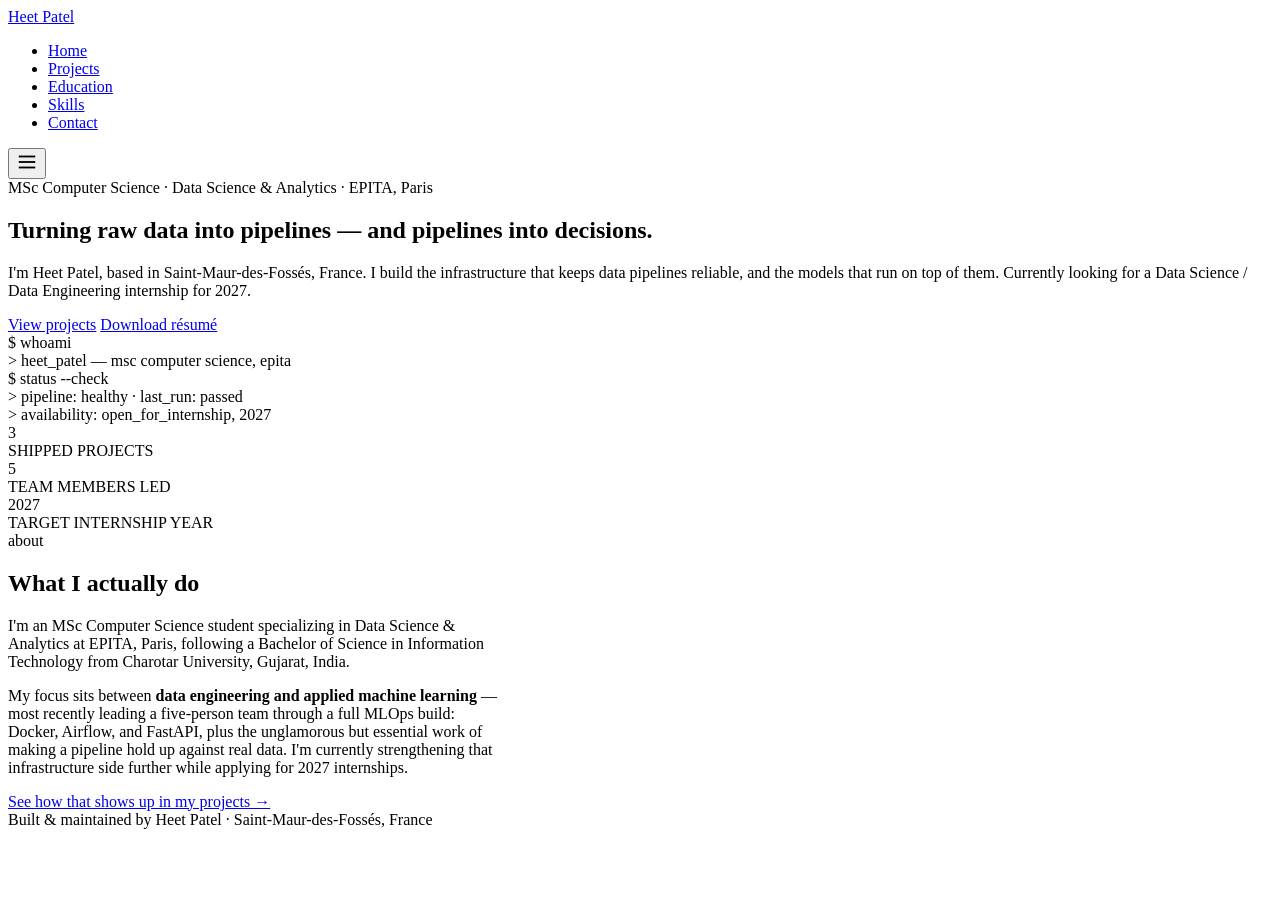
==== index.html @ eede84ac "Add files via upload" ====
<!DOCTYPE html>
<html lang="en">
<head>
<meta charset="UTF-8">
<meta name="viewport" content="width=device-width, initial-scale=1.0">
<title>Heet Patel — Data Science &amp; MLOps</title>
<meta name="description" content="Heet Patel — MSc Computer Science student specializing in Data Science &amp; Analytics at EPITA, Paris. Data pipelines, ML, and MLOps projects.">
<link rel="stylesheet" href="css/style.css">
</head>
<body>

<nav class="site-nav">
  <div class="wrap">
    <a class="brand" href="index.html"><span class="led"></span>Heet Patel</a>
    <ul class="navlinks" id="navlinks">
      <li><a href="index.html" class="active">Home</a></li>
      <li><a href="projects.html">Projects</a></li>
      <li><a href="education.html">Education</a></li>
      <li><a href="skills.html">Skills</a></li>
      <li><a href="contact.html">Contact</a></li>
    </ul>
    <button class="navtoggle" id="navtoggle" aria-label="Toggle menu">
      <svg width="22" height="22" viewBox="0 0 24 24" fill="none" stroke="currentColor" stroke-width="2"><line x1="3" y1="6" x2="21" y2="6"/><line x1="3" y1="12" x2="21" y2="12"/><line x1="3" y1="18" x2="21" y2="18"/></svg>
    </button>
  </div>
</nav>

<section class="hero">
  <div class="wrap">
    <span class="kicker mono">MSc Computer Science · Data Science &amp; Analytics · EPITA, Paris</span>
    <h1>Turning raw data into pipelines &mdash; and pipelines into decisions.</h1>
    <p class="lede">I'm Heet Patel, based in Saint-Maur-des-Fossés, France. I build the infrastructure that keeps data pipelines reliable, and the models that run on top of them. Currently looking for a Data Science / Data Engineering internship for 2027.</p>

    <div class="cta-row">
      <a class="btn btn-primary" href="projects.html">View projects</a>
      <a class="btn btn-outline" href="assets/resume.pdf" download>Download résumé</a>
    </div>

    <div class="log-panel">
      <div class="log-head"><span></span><span></span><span></span></div>
      <div class="log-line mono">$ whoami<span class="cursor"></span></div>
      <div class="log-line mono">&gt; heet_patel — msc computer science, epita</div>
      <div class="log-line mono">$ status --check</div>
      <div class="log-line mono">&gt; pipeline: <span class="ok">healthy</span> · last_run: <span class="ok">passed</span></div>
      <div class="log-line mono">&gt; availability: <span class="status">open_for_internship, 2027</span></div>
    </div>

    <div class="stat-strip">
      <div class="stat">
        <div class="n">3</div>
        <div class="l mono">SHIPPED PROJECTS</div>
      </div>
      <div class="stat">
        <div class="n">5</div>
        <div class="l mono">TEAM MEMBERS LED</div>
      </div>
      <div class="stat">
        <div class="n">2027</div>
        <div class="l mono">TARGET INTERNSHIP YEAR</div>
      </div>
    </div>
  </div>
</section>

<section class="section">
  <div class="wrap">
    <div class="section-head">
      <span class="section-tag">about</span>
      <h2>What I actually do</h2>
    </div>
    <p style="max-width:62ch;color:var(--ink-soft);">I'm an MSc Computer Science student specializing in Data Science &amp; Analytics at EPITA, Paris, following a Bachelor of Science in Information Technology from Charotar University, Gujarat, India.</p>
    <p style="max-width:62ch;color:var(--ink-soft);">My focus sits between <strong style="color:var(--ink);">data engineering and applied machine learning</strong> — most recently leading a five-person team through a full MLOps build: Docker, Airflow, and FastAPI, plus the unglamorous but essential work of making a pipeline hold up against real data. I'm currently strengthening that infrastructure side further while applying for 2027 internships.</p>
    <a class="btn btn-outline" href="projects.html" style="margin-top:10px;">See how that shows up in my projects →</a>
  </div>
</section>

<footer class="site-footer">
  Built &amp; maintained by Heet Patel · Saint-Maur-des-Fossés, France
</footer>

<script src="js/main.js"></script>
</body>
</html>
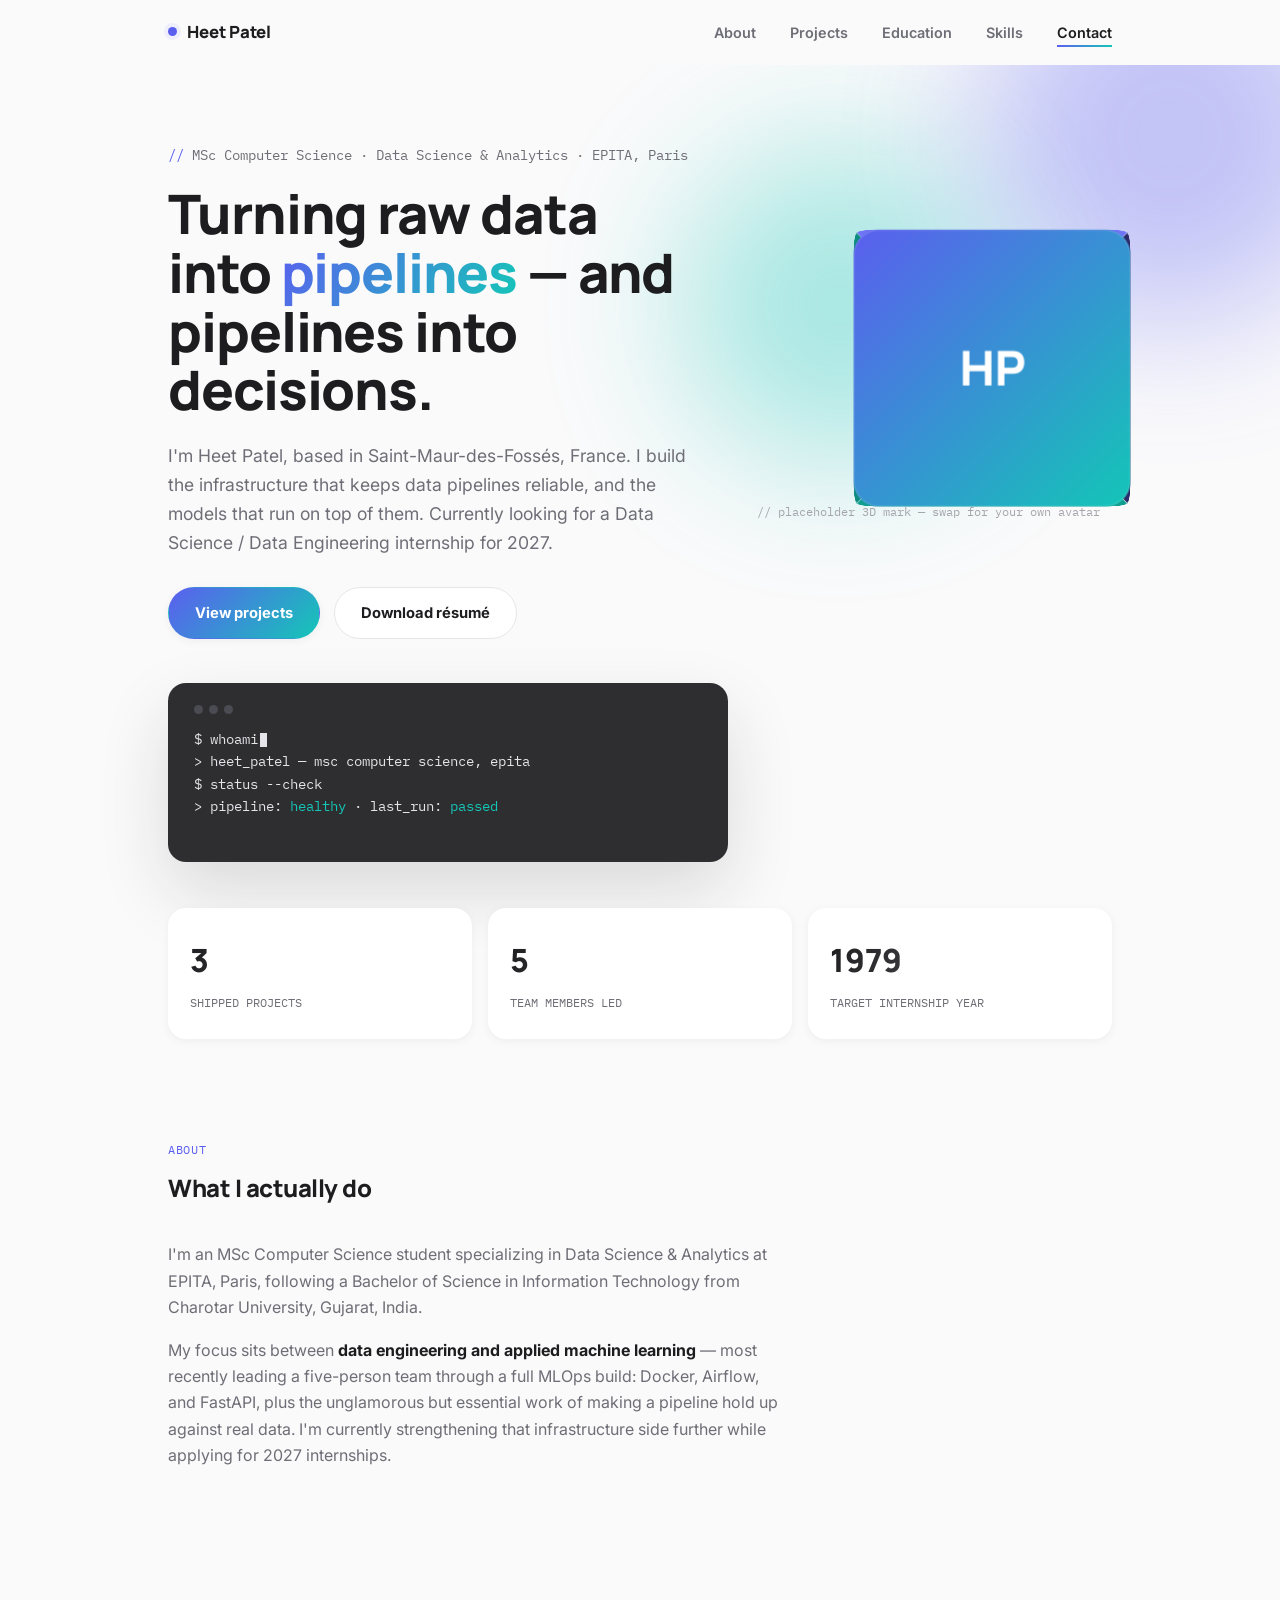
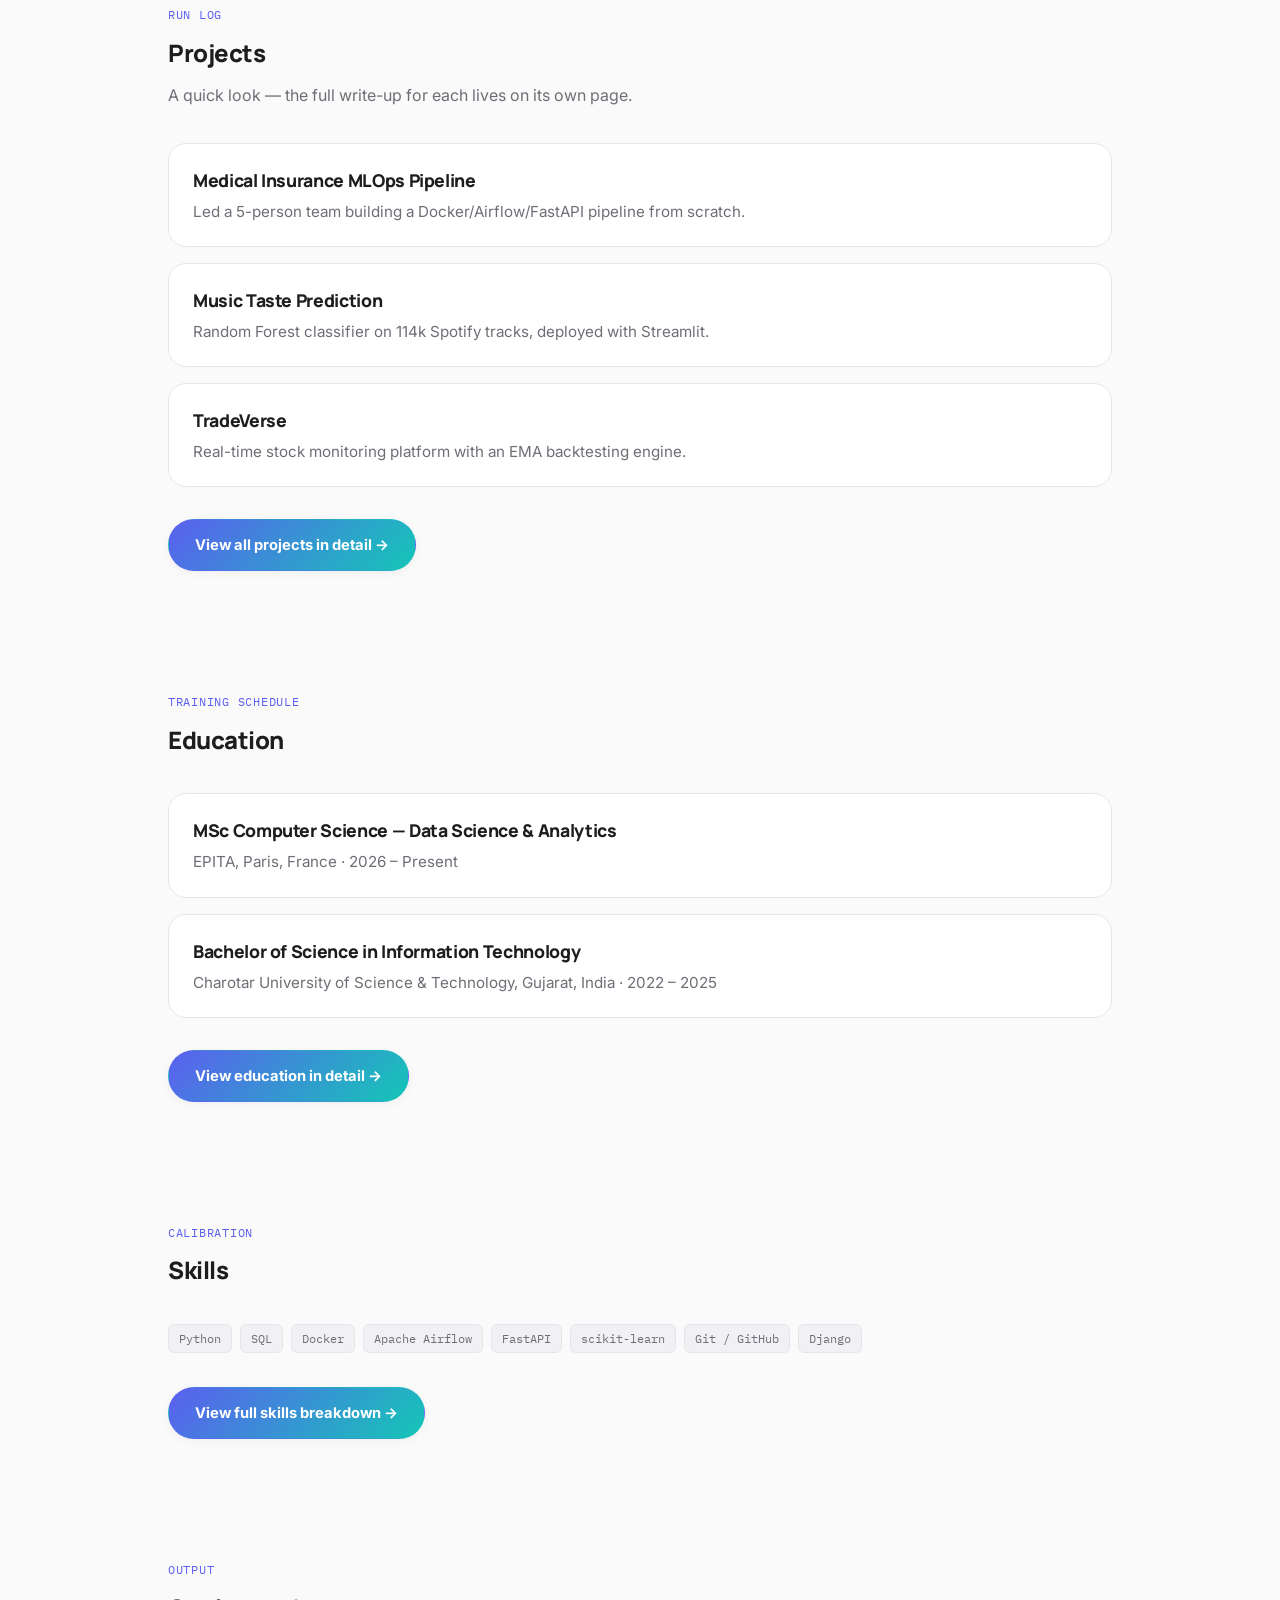
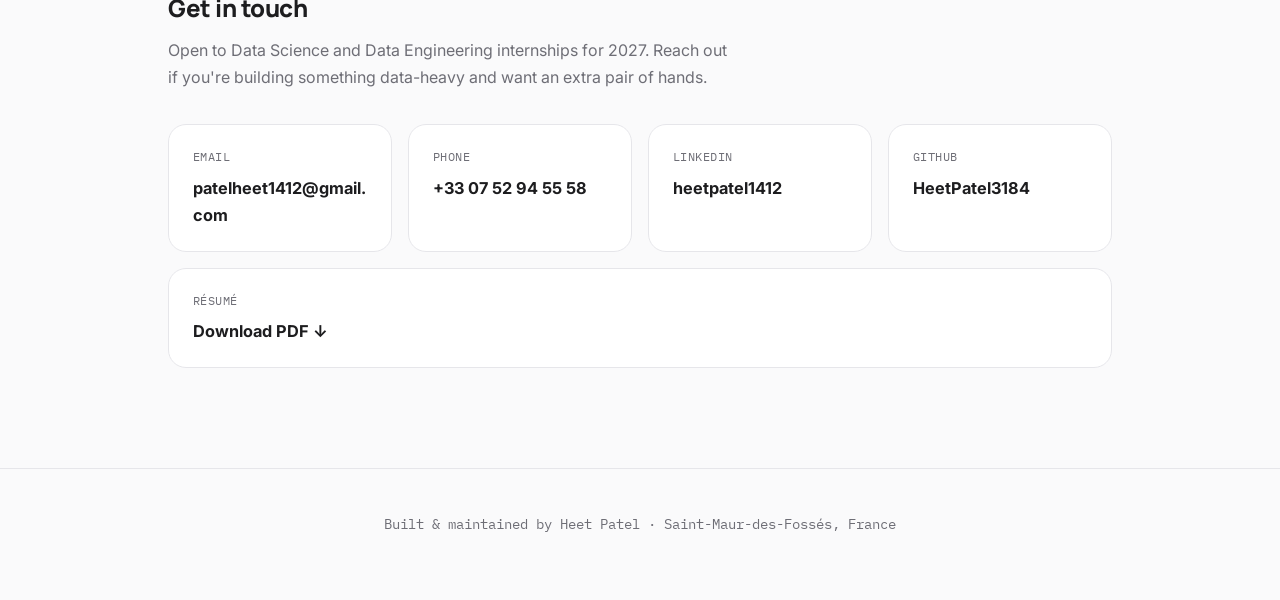
==== commit 78bf7946: "Add files via upload" ====
--- a/index.html
+++ b/index.html
@@ -13,11 +13,11 @@
   <div class="wrap">
     <a class="brand" href="index.html"><span class="led"></span>Heet Patel</a>
     <ul class="navlinks" id="navlinks">
-      <li><a href="index.html" class="active">Home</a></li>
-      <li><a href="projects.html">Projects</a></li>
-      <li><a href="education.html">Education</a></li>
-      <li><a href="skills.html">Skills</a></li>
-      <li><a href="contact.html">Contact</a></li>
+      <li><a href="#about" data-spy>About</a></li>
+      <li><a href="#projects" data-spy>Projects</a></li>
+      <li><a href="#education" data-spy>Education</a></li>
+      <li><a href="#skills" data-spy>Skills</a></li>
+      <li><a href="#contact" data-spy>Contact</a></li>
     </ul>
     <button class="navtoggle" id="navtoggle" aria-label="Toggle menu">
       <svg width="22" height="22" viewBox="0 0 24 24" fill="none" stroke="currentColor" stroke-width="2"><line x1="3" y1="6" x2="21" y2="6"/><line x1="3" y1="12" x2="21" y2="12"/><line x1="3" y1="18" x2="21" y2="18"/></svg>
@@ -25,15 +25,36 @@
   </div>
 </nav>
 
+<main>
+
 <section class="hero">
-  <div class="wrap">
-    <span class="kicker mono">MSc Computer Science · Data Science &amp; Analytics · EPITA, Paris</span>
-    <h1>Turning raw data into pipelines &mdash; and pipelines into decisions.</h1>
-    <p class="lede">I'm Heet Patel, based in Saint-Maur-des-Fossés, France. I build the infrastructure that keeps data pipelines reliable, and the models that run on top of them. Currently looking for a Data Science / Data Engineering internship for 2027.</p>
-
-    <div class="cta-row">
-      <a class="btn btn-primary" href="projects.html">View projects</a>
-      <a class="btn btn-outline" href="assets/resume.pdf" download>Download résumé</a>
+  <div class="blob blob-a"></div>
+  <div class="blob blob-b"></div>
+  <div class="wrap">
+    <div class="hero-grid">
+      <div>
+        <span class="kicker mono">MSc Computer Science · Data Science &amp; Analytics · EPITA, Paris</span>
+        <h1>Turning raw data into <span class="grad">pipelines</span> &mdash; and pipelines into decisions.</h1>
+        <p class="lede">I'm Heet Patel, based in Saint-Maur-des-Fossés, France. I build the infrastructure that keeps data pipelines reliable, and the models that run on top of them. Currently looking for a Data Science / Data Engineering internship for 2027.</p>
+        <div class="cta-row">
+          <a class="btn btn-primary" href="#projects">View projects</a>
+          <a class="btn btn-outline" href="assets/resume.pdf" download>Download résumé</a>
+        </div>
+      </div>
+
+      <div>
+        <div class="avatar-stage">
+          <div class="cube">
+            <div class="face f-front">HP</div>
+            <div class="face f-back">DS</div>
+            <div class="face f-right">ML</div>
+            <div class="face f-left">🐍</div>
+            <div class="face f-top">📊</div>
+            <div class="face f-bottom">🐳</div>
+          </div>
+        </div>
+        <p class="avatar-caption">// placeholder 3D mark — swap for your own avatar</p>
+      </div>
     </div>
 
     <div class="log-panel">
@@ -46,33 +67,133 @@
     </div>
 
     <div class="stat-strip">
-      <div class="stat">
-        <div class="n">3</div>
+      <div class="stat" data-reveal style="--d:.05s">
+        <div class="n"><span data-count="3"></span></div>
         <div class="l mono">SHIPPED PROJECTS</div>
       </div>
-      <div class="stat">
-        <div class="n">5</div>
+      <div class="stat" data-reveal style="--d:.15s">
+        <div class="n"><span data-count="5"></span></div>
         <div class="l mono">TEAM MEMBERS LED</div>
       </div>
-      <div class="stat">
-        <div class="n">2027</div>
+      <div class="stat" data-reveal style="--d:.25s">
+        <div class="n"><span data-count="2027"></span></div>
         <div class="l mono">TARGET INTERNSHIP YEAR</div>
       </div>
     </div>
   </div>
 </section>
 
-<section class="section">
-  <div class="wrap">
-    <div class="section-head">
+<section class="section" id="about">
+  <div class="wrap">
+    <div class="section-head" data-reveal>
       <span class="section-tag">about</span>
       <h2>What I actually do</h2>
     </div>
-    <p style="max-width:62ch;color:var(--ink-soft);">I'm an MSc Computer Science student specializing in Data Science &amp; Analytics at EPITA, Paris, following a Bachelor of Science in Information Technology from Charotar University, Gujarat, India.</p>
-    <p style="max-width:62ch;color:var(--ink-soft);">My focus sits between <strong style="color:var(--ink);">data engineering and applied machine learning</strong> — most recently leading a five-person team through a full MLOps build: Docker, Airflow, and FastAPI, plus the unglamorous but essential work of making a pipeline hold up against real data. I'm currently strengthening that infrastructure side further while applying for 2027 internships.</p>
-    <a class="btn btn-outline" href="projects.html" style="margin-top:10px;">See how that shows up in my projects →</a>
-  </div>
-</section>
+    <p data-reveal style="max-width:62ch;color:var(--ink-soft);">I'm an MSc Computer Science student specializing in Data Science &amp; Analytics at EPITA, Paris, following a Bachelor of Science in Information Technology from Charotar University, Gujarat, India.</p>
+    <p data-reveal style="--d:.1s; max-width:62ch;color:var(--ink-soft);">My focus sits between <strong style="color:var(--ink);">data engineering and applied machine learning</strong> — most recently leading a five-person team through a full MLOps build: Docker, Airflow, and FastAPI, plus the unglamorous but essential work of making a pipeline hold up against real data. I'm currently strengthening that infrastructure side further while applying for 2027 internships.</p>
+  </div>
+</section>
+
+<section class="section" id="projects">
+  <div class="wrap">
+    <div class="section-head" data-reveal>
+      <span class="section-tag">run log</span>
+      <h2>Projects</h2>
+      <p style="color:var(--ink-soft); max-width:56ch;">A quick look — the full write-up for each lives on its own page.</p>
+    </div>
+
+    <div class="overview-grid">
+      <div class="overview-card" data-reveal style="--d:0s">
+        <h3>Medical Insurance MLOps Pipeline</h3>
+        <p>Led a 5-person team building a Docker/Airflow/FastAPI pipeline from scratch.</p>
+      </div>
+      <div class="overview-card" data-reveal style="--d:.08s">
+        <h3>Music Taste Prediction</h3>
+        <p>Random Forest classifier on 114k Spotify tracks, deployed with Streamlit.</p>
+      </div>
+      <div class="overview-card" data-reveal style="--d:.16s">
+        <h3>TradeVerse</h3>
+        <p>Real-time stock monitoring platform with an EMA backtesting engine.</p>
+      </div>
+    </div>
+
+    <a class="btn btn-primary section-footer-cta" data-reveal href="projects.html">View all projects in detail →</a>
+  </div>
+</section>
+
+<section class="section" id="education">
+  <div class="wrap">
+    <div class="section-head" data-reveal>
+      <span class="section-tag">training schedule</span>
+      <h2>Education</h2>
+    </div>
+
+    <div class="overview-grid">
+      <div class="overview-card" data-reveal style="--d:0s">
+        <h3>MSc Computer Science — Data Science &amp; Analytics</h3>
+        <p>EPITA, Paris, France · 2026 – Present</p>
+      </div>
+      <div class="overview-card" data-reveal style="--d:.08s">
+        <h3>Bachelor of Science in Information Technology</h3>
+        <p>Charotar University of Science &amp; Technology, Gujarat, India · 2022 – 2025</p>
+      </div>
+    </div>
+
+    <a class="btn btn-primary section-footer-cta" data-reveal href="education.html">View education in detail →</a>
+  </div>
+</section>
+
+<section class="section" id="skills">
+  <div class="wrap">
+    <div class="section-head" data-reveal>
+      <span class="section-tag">calibration</span>
+      <h2>Skills</h2>
+    </div>
+
+    <div class="tags" data-reveal style="margin-bottom:24px;">
+      <span class="tag">Python</span><span class="tag">SQL</span><span class="tag">Docker</span>
+      <span class="tag">Apache Airflow</span><span class="tag">FastAPI</span><span class="tag">scikit-learn</span>
+      <span class="tag">Git / GitHub</span><span class="tag">Django</span>
+    </div>
+
+    <a class="btn btn-primary section-footer-cta" data-reveal href="skills.html">View full skills breakdown →</a>
+  </div>
+</section>
+
+<section class="section" id="contact">
+  <div class="wrap">
+    <div class="section-head" data-reveal>
+      <span class="section-tag">output</span>
+      <h2>Get in touch</h2>
+      <p style="color:var(--ink-soft); max-width:56ch;">Open to Data Science and Data Engineering internships for 2027. Reach out if you're building something data-heavy and want an extra pair of hands.</p>
+    </div>
+
+    <div class="contact-grid">
+      <a class="contact-card" data-reveal style="--d:0s" href="mailto:patelheet1412@gmail.com">
+        <span class="label">Email</span>
+        <span class="value">patelheet1412@gmail.com</span>
+      </a>
+      <a class="contact-card" data-reveal style="--d:.06s" href="tel:+33752945558">
+        <span class="label">Phone</span>
+        <span class="value">+33 07 52 94 55 58</span>
+      </a>
+      <a class="contact-card" data-reveal style="--d:.12s" href="https://linkedin.com/in/heetpatel1412/" target="_blank" rel="noopener">
+        <span class="label">LinkedIn</span>
+        <span class="value">heetpatel1412</span>
+      </a>
+      <a class="contact-card" data-reveal style="--d:.18s" href="https://github.com/HeetPatel3184" target="_blank" rel="noopener">
+        <span class="label">GitHub</span>
+        <span class="value">HeetPatel3184</span>
+      </a>
+      <a class="contact-card" data-reveal style="--d:.24s" href="assets/resume.pdf" download>
+        <span class="label">Résumé</span>
+        <span class="value">Download PDF ↓</span>
+      </a>
+    </div>
+  </div>
+</section>
+
+</main>
 
 <footer class="site-footer">
   Built &amp; maintained by Heet Patel · Saint-Maur-des-Fossés, France
--- a/css/style.css
+++ b/css/style.css
@@ -0,0 +1,396 @@
+/* =========================================================
+   Heet Patel — Portfolio
+   Theme v2: "Modern / Fluid" — clean, spacious, motion-led
+   ========================================================= */
+
+@import url('https://fonts.googleapis.com/css2?family=Manrope:wght@500;700;800&family=Inter:wght@400;500;600;700&family=IBM+Plex+Mono:wght@400;500;600&display=swap');
+
+:root{
+  --bg: #FAFAFB;
+  --bg-alt: #F1F1F5;
+  --surface: #FFFFFF;
+  --ink: #1D1D1F;
+  --ink-soft: #6E6E76;
+  --ink-faint: #A5A5AC;
+  --line: #E6E6EA;
+  --accent: #5B5FEF;
+  --accent-2: #14C6B7;
+  --accent-soft: #EEEEFD;
+  --radius: 18px;
+  --radius-sm: 12px;
+  --maxw: 1000px;
+  --ease: cubic-bezier(.16,1,.3,1);
+  --shadow-sm: 0 2px 10px rgba(29,29,31,0.05);
+  --shadow-md: 0 16px 40px rgba(29,29,31,0.10);
+  --shadow-lg: 0 30px 70px rgba(29,29,31,0.14);
+}
+
+*{ box-sizing: border-box; }
+html{ scroll-behavior: smooth; }
+body{
+  margin: 0;
+  background: var(--bg);
+  color: var(--ink);
+  font-family: 'Inter', sans-serif;
+  font-size: 16px;
+  line-height: 1.65;
+  -webkit-font-smoothing: antialiased;
+  opacity: 0;
+  animation: page-in .6s ease forwards;
+}
+@keyframes page-in{ to{ opacity: 1; } }
+
+h1, h2, h3{
+  font-family: 'Manrope', sans-serif;
+  font-weight: 800;
+  letter-spacing: -0.02em;
+  margin: 0 0 0.4em 0;
+}
+p{ margin: 0 0 1em 0; }
+a{ color: inherit; }
+img{ max-width:100%; }
+.mono{ font-family: 'IBM Plex Mono', monospace; }
+
+.wrap{
+  max-width: var(--maxw);
+  margin: 0 auto;
+  padding: 0 28px;
+}
+
+/* ---------------- scroll reveal ---------------- */
+[data-reveal]{
+  opacity: 0;
+  transform: translateY(26px);
+  transition: opacity .7s var(--ease), transform .7s var(--ease);
+  transition-delay: var(--d, 0s);
+}
+[data-reveal].in-view{ opacity: 1; transform: translateY(0); }
+
+/* ---------------- nav ---------------- */
+nav.site-nav{
+  position: sticky; top: 0; z-index: 100;
+  background: rgba(250,250,251,0.7);
+  backdrop-filter: blur(14px);
+  -webkit-backdrop-filter: blur(14px);
+  border-bottom: 1px solid transparent;
+  transition: border-color .3s ease, background .3s ease, padding .3s ease;
+}
+nav.site-nav.scrolled{
+  border-bottom-color: var(--line);
+  background: rgba(250,250,251,0.92);
+}
+nav.site-nav .wrap{
+  display:flex; align-items:center; justify-content:space-between;
+  padding: 18px 28px; transition: padding .3s ease;
+}
+nav.site-nav.scrolled .wrap{ padding: 12px 28px; }
+.brand{
+  display:flex; align-items:center; gap:10px;
+  text-decoration:none; font-family:'Manrope', sans-serif; font-weight:800; font-size:1.05rem;
+}
+.brand .led{
+  width:9px; height:9px; border-radius:50%;
+  background: var(--accent);
+  box-shadow: 0 0 0 4px var(--accent-soft);
+  animation: pulse 2.4s ease-in-out infinite;
+}
+@keyframes pulse{
+  0%,100%{ box-shadow: 0 0 0 4px var(--accent-soft); }
+  50%{ box-shadow: 0 0 0 8px var(--accent-soft); }
+}
+.navlinks{ display:flex; gap:34px; list-style:none; margin:0; padding:0; }
+.navlinks a{
+  text-decoration:none; font-size:.9rem; font-weight:600;
+  color: var(--ink-soft); position:relative; padding-bottom:4px; transition: color .2s ease;
+}
+.navlinks a.active, .navlinks a:hover{ color: var(--ink); }
+.navlinks a::after{
+  content:""; position:absolute; left:0; right:100%; bottom:-2px; height:2px;
+  background: linear-gradient(90deg, var(--accent), var(--accent-2));
+  transition: right .3s var(--ease);
+}
+.navlinks a.active::after, .navlinks a:hover::after{ right:0; }
+.navtoggle{ display:none; background:none; border:none; cursor:pointer; color: var(--ink); }
+
+@media (max-width: 700px){
+  .navlinks{
+    position:absolute; top:100%; left:0; right:0; background: var(--surface);
+    flex-direction:column; gap:0; border-bottom:1px solid var(--line);
+    max-height:0; overflow:hidden; transition:max-height .3s ease;
+  }
+  .navlinks.open{ max-height:320px; }
+  .navlinks li{ border-top:1px solid var(--line); }
+  .navlinks a{ display:block; padding:16px 28px; }
+  .navtoggle{ display:block; }
+}
+
+/* ---------------- buttons ---------------- */
+.btn{
+  display:inline-flex; align-items:center; gap:8px;
+  padding: 13px 26px; border-radius: 999px;
+  text-decoration:none; font-weight:700; font-size:.92rem;
+  border: 1px solid transparent; cursor:pointer; font-family:'Inter',sans-serif;
+  transition: transform .25s var(--ease), box-shadow .25s var(--ease), background .25s ease;
+}
+.btn-primary{
+  background: linear-gradient(135deg, var(--accent), var(--accent-2));
+  color: #fff; box-shadow: var(--shadow-sm);
+}
+.btn-primary:hover{ transform: translateY(-2px) scale(1.02); box-shadow: var(--shadow-md); }
+.btn-outline{ border-color: var(--line); color: var(--ink); background: var(--surface); }
+.btn-outline:hover{ transform: translateY(-2px); border-color: var(--accent); color: var(--accent); box-shadow: var(--shadow-sm); }
+
+/* ---------------- hero ---------------- */
+.hero{ padding: 76px 0 40px 0; position: relative; overflow: hidden; }
+.blob{
+  position:absolute; border-radius:50%; filter: blur(70px); z-index:-1;
+  opacity:.35; animation: float 14s ease-in-out infinite alternate;
+}
+.blob-a{ width:380px; height:380px; background: var(--accent); top:-120px; right:-80px; }
+.blob-b{ width:320px; height:320px; background: var(--accent-2); top:80px; right:280px; animation-duration: 18s; animation-delay: -4s; }
+@keyframes float{
+  0%{ transform: translate(0,0) scale(1); }
+  100%{ transform: translate(-40px, 50px) scale(1.15); }
+}
+.kicker{
+  font-family:'IBM Plex Mono', monospace; font-size:.85rem; color: var(--ink-soft);
+  display:inline-flex; align-items:center; gap:8px; margin-bottom:18px;
+}
+.kicker::before{ content:"//"; color: var(--accent); }
+.hero h1{
+  font-size: clamp(2.2rem, 5.4vw, 3.4rem); max-width: 17ch; line-height:1.08;
+}
+.hero h1 .grad{
+  background: linear-gradient(120deg, var(--accent), var(--accent-2));
+  -webkit-background-clip: text; background-clip:text; color:transparent;
+}
+.hero .lede{ max-width: 58ch; color: var(--ink-soft); font-size: 1.1rem; }
+.cta-row{ margin-top: 30px; display:flex; gap:14px; flex-wrap:wrap; }
+
+/* floating glass log card with tilt */
+.log-panel{
+  margin-top: 44px;
+  background: rgba(29,29,31,0.92);
+  color: #E4E4EA;
+  border-radius: var(--radius);
+  padding: 22px 26px;
+  font-family: 'IBM Plex Mono', monospace;
+  font-size: .85rem;
+  max-width: 560px;
+  box-shadow: var(--shadow-lg);
+  transform-style: preserve-3d;
+  transition: transform .15s ease-out;
+  will-change: transform;
+}
+.log-panel .log-head{ display:flex; gap:6px; margin-bottom:14px; }
+.log-panel .log-head span{ width:9px; height:9px; border-radius:50%; background:#4B4B54; display:inline-block; }
+.log-line{ opacity:0; white-space: pre; }
+.log-line.show{ opacity:1; }
+.log-line .ok{ color: var(--accent-2); }
+.log-line .status{ color: #F0B860; }
+.cursor{
+  display:inline-block; width:7px; height:14px; background:#E4E4EA;
+  vertical-align:middle; margin-left:2px; animation: blink 1s steps(1) infinite;
+}
+@keyframes blink{ 50%{ opacity:0; } }
+
+/* ---------------- section shell ---------------- */
+.section{ padding: 60px 0; }
+.section-head{ margin-bottom: 34px; }
+.section-tag{
+  font-family:'IBM Plex Mono', monospace; font-size:.78rem; color: var(--accent);
+  text-transform:uppercase; letter-spacing:.06em; display:block; margin-bottom:8px;
+}
+
+/* ---------------- home: stat strip w/ counters ---------------- */
+.stat-strip{
+  display:grid; grid-template-columns: repeat(3,1fr); gap: 16px;
+  margin-top: 46px;
+}
+.stat{
+  background: var(--surface); padding: 26px 22px; border-radius: var(--radius);
+  box-shadow: var(--shadow-sm); transition: transform .3s var(--ease), box-shadow .3s var(--ease);
+}
+.stat:hover{ transform: translateY(-4px); box-shadow: var(--shadow-md); }
+.stat .n{
+  font-family:'Manrope',sans-serif; font-size:2rem; font-weight:800;
+  background: linear-gradient(120deg, var(--ink), var(--ink-soft));
+  -webkit-background-clip:text; background-clip:text; color:transparent;
+}
+.stat .l{ font-family:'IBM Plex Mono', monospace; font-size:.76rem; color: var(--ink-soft); margin-top:6px; }
+@media (max-width:640px){ .stat-strip{ grid-template-columns: 1fr; } }
+
+/* ---------------- filters ---------------- */
+.filter-row{ display:flex; flex-wrap:wrap; gap:10px; margin-bottom: 30px; }
+.filter-chip{
+  font-family:'Inter', sans-serif; font-weight:600; font-size:.85rem;
+  padding: 9px 18px; border-radius: 999px; border:1px solid var(--line);
+  background: var(--surface); cursor:pointer; color: var(--ink-soft);
+  transition: all .25s var(--ease);
+}
+.filter-chip:hover{ border-color: var(--accent); color: var(--accent); }
+.filter-chip.active{
+  background: linear-gradient(135deg, var(--accent), var(--accent-2));
+  color: #fff; border-color: transparent;
+}
+
+/* ---------------- run cards (projects) ---------------- */
+.run-grid{ display:flex; flex-direction:column; gap:20px; }
+.run-card{
+  background: var(--surface); border:1px solid var(--line); border-radius: var(--radius);
+  padding: 26px 28px; transition: transform .35s var(--ease), box-shadow .35s var(--ease), border-color .3s ease;
+}
+.run-card:hover{ transform: translateY(-5px); box-shadow: var(--shadow-md); border-color: transparent; }
+.run-card.hidden{ display:none; }
+.run-top{ display:flex; justify-content:space-between; align-items:flex-start; gap:16px; flex-wrap:wrap; }
+.run-id{ font-family:'IBM Plex Mono', monospace; font-size:.78rem; color: var(--ink-faint); }
+.run-status{
+  font-family:'IBM Plex Mono', monospace; font-size:.72rem; font-weight:600;
+  padding: 4px 12px; border-radius: 20px; background: var(--accent-soft); color: var(--accent);
+  text-transform:uppercase; letter-spacing:.03em; white-space:nowrap;
+}
+.run-card h3{ font-size:1.25rem; margin-top:12px; }
+.run-role{ font-family:'IBM Plex Mono', monospace; font-size:.8rem; color: var(--accent-2); margin-bottom:12px; display:block; }
+.run-card ul{ margin: 0 0 16px 0; padding-left: 18px; color: var(--ink-soft); }
+.run-card li{ margin-bottom:6px; }
+.run-bottom{ display:flex; justify-content:space-between; align-items:flex-end; gap:16px; flex-wrap:wrap; }
+.tags{ display:flex; flex-wrap:wrap; gap:8px; }
+.tag{
+  font-family:'IBM Plex Mono', monospace; font-size:.72rem;
+  background: var(--bg-alt); border:1px solid var(--line); padding:4px 10px; border-radius:6px; color: var(--ink-soft);
+}
+.run-link{
+  font-family:'Inter', sans-serif; font-size:.88rem; font-weight:700;
+  color: var(--accent); text-decoration:none;
+}
+.run-link:hover{ text-decoration:underline; }
+
+/* sparkline */
+.sparkline{ width: 120px; height: 34px; flex-shrink:0; }
+.sparkline path{
+  fill:none; stroke: url(#sparkGrad); stroke-width:2.4; stroke-linecap:round;
+  stroke-dasharray: 200; stroke-dashoffset: 200;
+  transition: stroke-dashoffset 1.1s var(--ease);
+}
+.run-card:hover .sparkline path, .run-card.in-view .sparkline path{ stroke-dashoffset:0; }
+
+/* ---------------- education timeline ---------------- */
+.timeline{ position:relative; padding-left: 32px; }
+.timeline::before{
+  content:""; position:absolute; left:5px; top:6px; bottom:6px; width:2px;
+  background: linear-gradient(var(--accent), var(--accent-2));
+}
+.tl-item{ position:relative; margin-bottom: 36px; }
+.tl-item::before{
+  content:""; position:absolute; left:-32px; top:4px; width:14px; height:14px; border-radius:50%;
+  background: var(--surface); border: 3px solid var(--accent); box-shadow: 0 0 0 5px var(--accent-soft);
+}
+.tl-when{ font-family:'IBM Plex Mono', monospace; font-size:.8rem; color: var(--accent); }
+.tl-item h3{ font-size:1.15rem; margin-top:6px; }
+.tl-where{ color: var(--ink-soft); }
+
+/* ---------------- skills page bits ---------------- */
+.skill-group{ margin-bottom: 28px; }
+.skill-group h3{
+  font-family:'IBM Plex Mono', monospace; font-size:.85rem; text-transform:uppercase;
+  letter-spacing:.04em; color: var(--ink-soft); margin-bottom:14px; font-weight:600;
+}
+.bar-row{ display:flex; align-items:center; gap:14px; margin-bottom:12px; }
+.bar-label{ width: 150px; font-size:.9rem; font-weight:600; flex-shrink:0; }
+.bar-track{ flex:1; height:9px; background: var(--bg-alt); border-radius:5px; overflow:hidden; }
+.bar-fill{
+  height:100%; width:0; border-radius:5px;
+  background: linear-gradient(90deg, var(--accent), var(--accent-2));
+  transition: width 1.2s var(--ease);
+}
+.bar-row.in-view .bar-fill{ width: var(--w); }
+
+/* ---------------- contact ---------------- */
+.contact-grid{ display:flex; flex-wrap:wrap; gap:16px; margin-top:22px; }
+.contact-card{
+  flex:1 1 220px; background: var(--surface); border:1px solid var(--line);
+  border-radius: var(--radius); padding: 22px 24px; text-decoration:none;
+  transition: transform .3s var(--ease), box-shadow .3s var(--ease), border-color .3s ease;
+}
+.contact-card:hover{ transform: translateY(-4px); box-shadow: var(--shadow-md); border-color: transparent; }
+.contact-card .label{
+  font-family:'IBM Plex Mono', monospace; font-size:.75rem; color: var(--ink-soft);
+  text-transform:uppercase; letter-spacing:.04em; display:block; margin-bottom:8px;
+}
+.contact-card .value{ font-weight:700; font-size:1.02rem; transition: color .2s ease; }
+.contact-card:hover .value{ color: var(--accent); }
+
+/* ---------------- footer ---------------- */
+footer.site-footer{
+  padding: 44px 0 64px 0; text-align:center; color: var(--ink-soft);
+  font-size:.85rem; font-family:'IBM Plex Mono', monospace; border-top:1px solid var(--line); margin-top:40px;
+}
+
+@media (prefers-reduced-motion: reduce){
+  html{ scroll-behavior:auto; }
+  body{ animation:none; opacity:1; }
+  .cursor, .blob, .brand .led, .cube{ animation:none; }
+  [data-reveal]{ opacity:1; transform:none; }
+  *{ transition:none !important; }
+}
+
+/* ---------------- hero grid + 3D avatar cube ---------------- */
+.hero-grid{
+  display:grid; grid-template-columns: 1.3fr .9fr; gap: 48px; align-items:center;
+}
+@media (max-width: 860px){
+  .hero-grid{ grid-template-columns: 1fr; }
+  .avatar-stage{ order:-1; margin: 0 auto 20px auto; }
+}
+
+.avatar-stage{
+  width: 240px; height: 240px; margin-left:auto;
+  perspective: 900px;
+}
+.cube{
+  width: 100%; height: 100%; position: relative;
+  transform-style: preserve-3d;
+  animation: cube-spin 16s linear infinite, cube-float 5s ease-in-out infinite alternate;
+}
+@keyframes cube-spin{ from{ transform: rotateY(0deg) rotateX(-12deg); } to{ transform: rotateY(360deg) rotateX(-12deg); } }
+@keyframes cube-float{ from{ transform: translateY(0); } to{ transform: translateY(-14px); } }
+.cube .face{
+  position:absolute; width:240px; height:240px;
+  display:flex; align-items:center; justify-content:center;
+  border-radius: 22px; font-family:'Manrope',sans-serif; font-weight:800;
+  color:#fff; font-size:2.6rem; letter-spacing:-.02em;
+  box-shadow: inset 0 0 0 1px rgba(255,255,255,0.15);
+}
+.cube .f-front{ background: linear-gradient(135deg, var(--accent), var(--accent-2)); transform: translateZ(120px); }
+.cube .f-back{ background: linear-gradient(135deg, var(--accent-2), var(--accent)); transform: rotateY(180deg) translateZ(120px); }
+.cube .f-right{ background: #2B2B6B; transform: rotateY(90deg) translateZ(120px); font-size:1.6rem; }
+.cube .f-left{ background: #0E8C7F; transform: rotateY(-90deg) translateZ(120px); font-size:1.6rem; }
+.cube .f-top{ background: #6F73F5; transform: rotateX(90deg) translateZ(120px); font-size:1.6rem; }
+.cube .f-bottom{ background: #109E90; transform: rotateX(-90deg) translateZ(120px); font-size:1.6rem; }
+.avatar-caption{
+  text-align:center; font-family:'IBM Plex Mono', monospace; font-size:.72rem;
+  color: var(--ink-faint); margin-top: 14px;
+}
+
+/* ---------------- overview cards (single-page teasers) ---------------- */
+.overview-grid{ display:flex; flex-direction:column; gap:16px; margin-bottom: 22px; }
+.overview-card{
+  background: var(--surface); border:1px solid var(--line); border-radius: var(--radius);
+  padding: 22px 24px; transition: transform .3s var(--ease), box-shadow .3s var(--ease);
+}
+.overview-card:hover{ transform: translateY(-3px); box-shadow: var(--shadow-md); }
+.overview-card h3{ font-size:1.1rem; margin-bottom:4px; }
+.overview-card p{ color: var(--ink-soft); margin-bottom:0; font-size:.95rem; }
+
+.section-footer-cta{ margin-top: 10px; }
+
+/* ---------------- back link on detail pages ---------------- */
+.back-link{
+  display:inline-flex; align-items:center; gap:6px;
+  font-family:'IBM Plex Mono', monospace; font-size:.85rem; font-weight:600;
+  color: var(--ink-soft); text-decoration:none; margin-bottom: 22px;
+}
+.back-link:hover{ color: var(--accent); }
+
+/* phone/email row inline on contact card */
+.contact-card .value{ word-break: break-word; }
